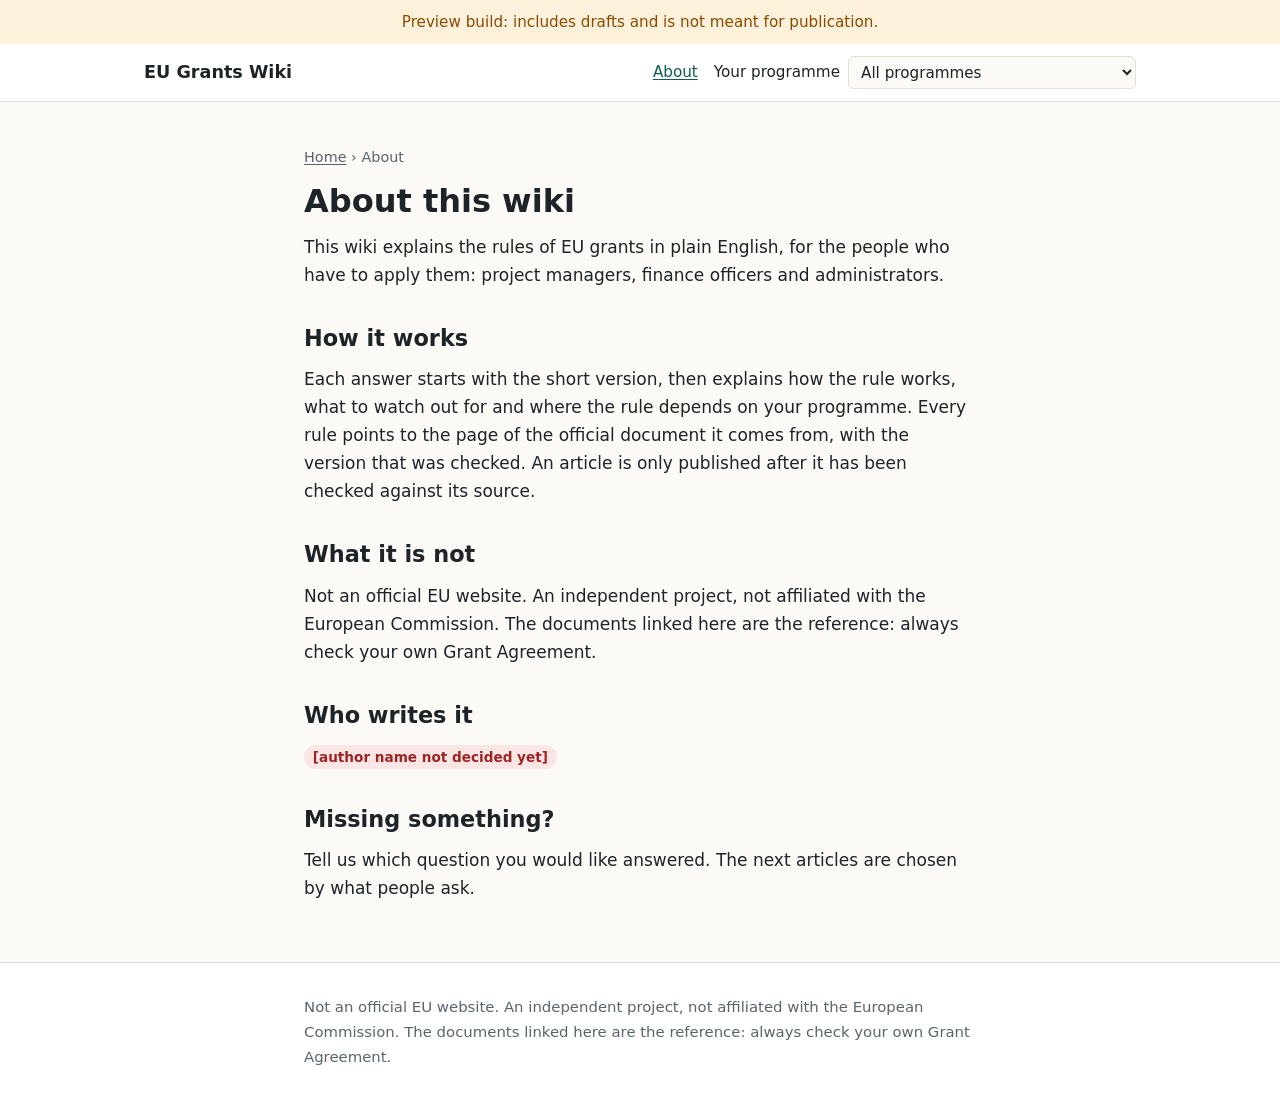
==== about/index.html @ 34e5ebf4 "Protótipo do site (só as páginas): dois artigos em rascunho e as 9 caixas Co-Authored-By: Claude Son" ====
<!doctype html>
<html lang="en">
<head>
<meta charset="utf-8">
<meta name="viewport" content="width=device-width, initial-scale=1">
<title>About | EU Grants Wiki</title>
<meta name="description" content="What this wiki is, how it is checked, and what it is not.">
<meta name="robots" content="noindex, nofollow">

<link rel="stylesheet" href="../assets/style.css">

</head>
<body>
<a class="skip" href="#main">Skip to content</a>
<div class="banner preview">Preview build: includes drafts and is not meant for publication.</div>
<header class="site"><div class="wrap wide">
  <a class="brand" href="../index.html">EU Grants Wiki</a>
  <nav class="top" aria-label="Main">
    <a href="./index.html">About</a>
    <label class="picker">Your programme
      <select id="programme-select"><option value="all">All programmes</option><option value="HE">Horizon Europe (HE)</option><option value="RFCS">Research Fund for Coal and Steel (RFCS)</option><option value="DEP">Digital Europe (DEP)</option><option value="EDF">European Defence Fund (EDF)</option><option value="CEF">Connecting Europe Facility (CEF)</option><option value="LIFE">Programme for Environment and Climate Action (LIFE)</option><option value="I3">Interregional Innovation Investments (I3)</option><option value="IMREG">Information measures for the EU Cohesion policy (IMREG)</option><option value="ERDF-TA">Technical assistance at the initiative of the Commission for ERDF, CF and JT (ERDF-TA)</option><option value="INNOVFUND">Innovation Fund (INNOVFUND)</option><option value="RENEWFM">Renewable Energy Financing Mechanism (RENEWFM)</option><option value="JTM">Just Transition Mechanism (JTM)</option><option value="EMFAF">European Maritime, Fisheries and Aquaculture Fund (EMFAF)</option><option value="AGRIP">Promotion of Agricultural Products (AGRIP)</option><option value="IMCAP">Information Measures for the Common Agricultural Policy (IMCAP)</option><option value="SMP">Single Market Programme (SMP)</option><option value="BCS">Business Consumer Surveys (BCS)</option><option value="ERASMUS">Erasmus+ (ERASMUS)</option><option value="CREA">Creative Europe Programme (CREA)</option><option value="ESC">European Solidarity Corps (ESC)</option><option value="CERV">Citizens, Equality, Rights and Values Programme (CERV)</option><option value="JUST">Justice Programme (JUST)</option><option value="ESF">European Social Fund+ (ESF)</option><option value="SOCPL">Social Prerogatives and Specific Competencies Lines (SOCPL)</option><option value="EU4H">EU4Health Programme (EU4H)</option><option value="AMIF">Asylum, Migration and Integration Fund (AMIF)</option><option value="ISF">Internal Security Fund (ISF)</option><option value="BMVI">Border Management and Visa Instrument (BMVI)</option><option value="EUAF">EU Anti-fraud Programme (EUAF)</option><option value="CUST">Customs Programme (CUST)</option><option value="FISC">Fiscalis Programme (FISC)</option><option value="CCEI">Customs Control Equipment Instrument (CCEI)</option><option value="PERI">Programme for the Protection of the Euro against Counterfeiting (PERI)</option><option value="TSI">Technical Support Instrument (TSI)</option><option value="UCPM">Union Civil Protection Mechanism (UCPM)</option><option value="HUMA">Humanitarian Aid (HUMA)</option><option value="RELEX">External Action programmes (NDICI-GE, IPAIII, INSC, DOAG, UF) (RELEX)</option></select>
    </label>
  </nav>
</div></header>
<main id="main"><div class="wrap">
<p class="crumbs"><a href="../index.html">Home</a> › About</p>
<h1>About this wiki</h1>
<p>This wiki explains the rules of EU grants in plain English, for the people who have to apply them:
project managers, finance officers and administrators.</p>
<h2>How it works</h2>
<p>Each answer starts with the short version, then explains how the rule works, what to watch out for
and where the rule depends on your programme. Every rule points to the page of the official document
it comes from, with the version that was checked. An article is only published after it has been
checked against its source.</p>
<h2>What it is not</h2>
<p>Not an official EU website. An independent project, not affiliated with the European Commission. The documents linked here are the reference: always check your own Grant Agreement.</p>
<h2>Who writes it</h2><p><span class="chip draft">[author name not decided yet]</span></p>
<h2>Missing something?</h2>
<p>Tell us which question you would like answered. The next articles are chosen by what people ask.</p>
</div></main>
<footer class="site"><div class="wrap">
  
  <p>Not an official EU website. An independent project, not affiliated with the European Commission. The documents linked here are the reference: always check your own Grant Agreement.</p>
</div></footer>
<script src="../assets/filter.js" defer></script>
</body>
</html>
---- assets/style.css ----
/* EU Grants Wiki: folha de estilo única. Sem emblema nem cores da UE. */
:root {
  --bg: #fbfaf7;
  --surface: #ffffff;
  --text: #1d2327;
  --muted: #5a646c;
  --line: #e3dfd6;
  --accent: #0f5c55;
  --accent-soft: #e2f0ee;
  --warn: #8a4b00;
  --warn-soft: #fdf1dc;
  --draft: #a02323;
  --draft-soft: #fbe6e6;
  --radius: 10px;
  --measure: 44rem;
}
:root:not([data-theme="light"]) {
  color-scheme: light dark;
}
@media (prefers-color-scheme: dark) {
  :root:not([data-theme="light"]) {
    --bg: #14181a;
    --surface: #1c2225;
    --text: #e8ebec;
    --muted: #a3adb3;
    --line: #2f383c;
    --accent: #6fcfc4;
    --accent-soft: #1b3330;
    --warn: #f0b867;
    --warn-soft: #382a14;
    --draft: #ff9b9b;
    --draft-soft: #3a1b1b;
  }
}
* { box-sizing: border-box; }
html { -webkit-text-size-adjust: 100%; }
body {
  margin: 0;
  background: var(--bg);
  color: var(--text);
  font: 1.0625rem/1.65 system-ui, -apple-system, "Segoe UI", Roboto, "Helvetica Neue", sans-serif;
}
a { color: var(--accent); text-underline-offset: 0.15em; }
a:focus-visible, button:focus-visible, select:focus-visible {
  outline: 3px solid var(--accent);
  outline-offset: 2px;
}
.skip { position: absolute; left: -999px; top: 0; background: var(--surface); padding: .5rem 1rem; }
.skip:focus { left: 1rem; top: 1rem; z-index: 10; }
.wrap { max-width: var(--measure); margin: 0 auto; padding: 0 1rem; }
.wide { max-width: 64rem; }

header.site { border-bottom: 1px solid var(--line); background: var(--surface); }
header.site .wrap { display: flex; flex-wrap: wrap; gap: .75rem 1.5rem; align-items: center; justify-content: space-between; padding-top: .75rem; padding-bottom: .75rem; }
.brand { font-weight: 700; text-decoration: none; color: var(--text); font-size: 1.1rem; }
nav.top { display: flex; gap: 1rem; align-items: center; flex-wrap: wrap; font-size: .95rem; }
.picker { display: flex; align-items: center; gap: .5rem; font-size: .95rem; }
.picker select { font: inherit; padding: .35rem .5rem; border-radius: 6px; border: 1px solid var(--line); background: var(--bg); color: var(--text); }

.banner { padding: .6rem 1rem; text-align: center; font-size: .95rem; }
.banner.draft { background: var(--draft-soft); color: var(--draft); font-weight: 600; }
.banner.preview { background: var(--warn-soft); color: var(--warn); }

main { padding: 2rem 0 3rem; }
h1 { font-size: 2rem; line-height: 1.2; margin: .25rem 0 .75rem; }
h2 { font-size: 1.4rem; line-height: 1.3; margin: 2.2rem 0 .5rem; }
h3 { font-size: 1.1rem; margin: 1.5rem 0 .25rem; }
p, ul, ol { margin: .75rem 0; }
li { margin: .25rem 0; }
.crumbs { font-size: .9rem; color: var(--muted); }
.crumbs a { color: var(--muted); }
.meta-row { display: flex; flex-wrap: wrap; gap: .5rem 1rem; color: var(--muted); font-size: .9rem; margin: .5rem 0 1.25rem; }
.chip { display: inline-block; padding: .05rem .55rem; border-radius: 999px; background: var(--accent-soft); color: var(--accent); font-size: .85rem; font-weight: 600; }
.chip.draft { background: var(--draft-soft); color: var(--draft); }

.definition, .example, .datasheet, .callout, .only {
  border-radius: var(--radius);
  padding: .9rem 1.1rem;
  margin: 1.25rem 0;
}
.definition { background: var(--accent-soft); border-left: 5px solid var(--accent); font-size: 1.1rem; }
.example { background: var(--surface); border: 1px solid var(--line); border-left: 5px solid var(--accent); }
.datasheet { background: var(--warn-soft); border-left: 5px solid var(--warn); }
.callout { background: var(--warn-soft); border-left: 5px solid var(--warn); }
.only { background: var(--surface); border: 1px dashed var(--line); }
.label, .only-label { margin: 0 0 .25rem; font-size: .8rem; font-weight: 700; letter-spacing: .06em; text-transform: uppercase; color: var(--muted); }
.definition p:last-child, .example p:last-child, .datasheet p:last-child, .callout p:last-child, .only p:last-child { margin-bottom: 0; }
blockquote { margin: 1rem 0; padding: .1rem 1rem; border-left: 3px solid var(--line); color: var(--text); background: var(--surface); }
blockquote p { margin: .5rem 0; }
blockquote .cite { font-size: .88rem; color: var(--muted); margin-top: -.25rem; }
img, svg { max-width: 100%; height: auto; }
figure { margin: 1.25rem 0; }
figcaption { font-size: .9rem; color: var(--muted); }
.table-wrap { overflow-x: auto; margin: 1rem 0; }
table { border-collapse: collapse; width: 100%; font-size: .95rem; }
th, td { border: 1px solid var(--line); padding: .45rem .6rem; text-align: left; vertical-align: top; }
th { background: var(--surface); }
code { background: var(--surface); border: 1px solid var(--line); border-radius: 4px; padding: 0 .3rem; font-size: .92em; }

.hero { padding: 2.5rem 0 1rem; }
.hero p.lead { font-size: 1.2rem; color: var(--muted); max-width: 40rem; }
.grid { display: grid; gap: 1rem; grid-template-columns: repeat(auto-fill, minmax(15rem, 1fr)); margin: 1.5rem 0; padding: 0; list-style: none; }
.card { display: block; height: 100%; background: var(--surface); border: 1px solid var(--line); border-radius: var(--radius); padding: 1rem 1.1rem; text-decoration: none; color: var(--text); }
.card:hover { border-color: var(--accent); }
.card svg { width: 1.9rem; height: 1.9rem; stroke: var(--accent); fill: none; stroke-width: 1.7; stroke-linecap: round; stroke-linejoin: round; }
.card h2, .card h3 { margin: .5rem 0 .25rem; font-size: 1.05rem; }
.card p { margin: 0; color: var(--muted); font-size: .92rem; }
.card.soon { opacity: .75; }
.soon-tag { font-size: .75rem; font-weight: 700; text-transform: uppercase; letter-spacing: .05em; color: var(--muted); }

.hidden-by-filter { display: none !important; }
.filter-note { font-size: .9rem; color: var(--muted); }

.sources { font-size: .92rem; color: var(--muted); border-top: 1px solid var(--line); margin-top: 2rem; padding-top: 1rem; }
footer.site { border-top: 1px solid var(--line); background: var(--surface); padding: 1.5rem 0 2rem; font-size: .93rem; color: var(--muted); }
footer.site .ask { font-size: 1rem; color: var(--text); }
footer.site p { margin: .5rem 0; }
.coffee { display: inline-block; margin-left: .25rem; padding: .25rem .75rem; border-radius: 999px; border: 1px solid var(--accent); text-decoration: none; font-weight: 600; }

@media (max-width: 40rem) {
  h1 { font-size: 1.65rem; }
  body { font-size: 1rem; }
}
@media print {
  header.site, footer.site .ask, .picker, .banner { display: none; }
  body { background: #fff; color: #000; }
}

/* ---- componentes dos artigos (ícones, passos, cartões, exemplos) ---- */
.ico { width: 1.15em; height: 1.15em; flex: none; stroke: currentColor; fill: none; stroke-width: 1.9;
       stroke-linecap: round; stroke-linejoin: round; vertical-align: -0.2em; }
h2 { display: flex; align-items: center; gap: .65rem; }
.h-ico { width: 1.1em; height: 1.1em; padding: .38em; box-sizing: content-box; border-radius: .6em;
         background: var(--accent-soft); color: var(--accent); }
.label .ico, .only-label .ico { margin-right: .4rem; vertical-align: -0.25em; }
.label, .only-label { display: flex; align-items: center; }

.pg { display: inline-block; padding: 0 .45rem; border-radius: 999px; background: var(--accent-soft);
      color: var(--accent); font-size: .78rem; font-weight: 600; white-space: nowrap; vertical-align: .08em; margin: 0 .1rem; }

.answer { margin: 1rem 0; padding: 1rem 1.2rem; font-size: 1.12rem; line-height: 1.6;
          background: var(--surface); border: 2px solid var(--accent); border-radius: var(--radius); }
.answer p { margin: .5rem 0; }
.answer p:first-child { margin-top: 0; } .answer p:last-child { margin-bottom: 0; }

.steps ol { list-style: none; counter-reset: step; padding: 0; margin: 1rem 0; }
.steps li { counter-increment: step; position: relative; margin: .6rem 0; padding: .75rem .9rem .75rem 3.3rem;
            background: var(--surface); border: 1px solid var(--line); border-radius: var(--radius); }
.steps li::before { content: counter(step); position: absolute; left: .85rem; top: .7rem; width: 1.85rem; height: 1.85rem;
                    display: grid; place-items: center; border-radius: 50%; background: var(--accent); color: var(--bg);
                    font-weight: 700; font-size: .95rem; }

.callout, .note { display: flex; gap: .8rem; align-items: flex-start; }
.callout > div, .note > div { min-width: 0; }
.callout > div > :first-child, .note > div > :first-child { margin-top: 0; }
.callout > div > :last-child, .note > div > :last-child { margin-bottom: 0; }
.lead-ico { width: 1.5em; height: 1.5em; margin-top: .15rem; }
.callout .lead-ico { color: var(--warn); }
.note { background: var(--surface); border: 1px solid var(--line); border-left: 5px solid var(--accent);
        border-radius: var(--radius); padding: .9rem 1.1rem; margin: 1.25rem 0; }
.note .lead-ico { color: var(--accent); }

.example { padding: 0; overflow: hidden; }
.example > .label { padding: .55rem 1.1rem; margin: 0; background: var(--accent-soft); color: var(--accent); }
.example > :not(.label) { margin-left: 1.1rem; margin-right: 1.1rem; }
.example > .example-title { margin-top: .8rem; margin-bottom: .2rem; font-weight: 700; }
.example > p, .example > ul { margin-top: .5rem; }
.example > *:last-child { margin-bottom: 1rem; }
.example .table-wrap { margin-top: .6rem; }
.calc th { background: var(--accent-soft); color: var(--text); }
.calc td:nth-child(2) { font-family: ui-monospace, SFMono-Regular, Menlo, Consolas, monospace; font-size: .88rem; }
.calc td:last-child { white-space: nowrap; }
.example table tr:last-child td { background: color-mix(in srgb, var(--accent-soft) 55%, transparent); }

blockquote { background: var(--surface); border: 1px solid var(--line); border-left: 5px solid var(--accent);
             border-radius: 0 var(--radius) var(--radius) 0; padding: .7rem 1rem; margin: 1rem 0; }
blockquote p { margin: .3rem 0; }
blockquote .cite { display: flex; align-items: center; gap: .45rem; margin-top: .45rem; font-size: .86rem;
                   font-weight: 600; color: var(--accent); }
blockquote .cite .ico { width: 1.05em; height: 1.05em; }

figure { margin: 1.5rem 0; }
svg.diagram { display: block; width: 100%; height: auto; max-width: 46rem; margin: 0 auto; }
.diagram .box { fill: var(--surface); stroke: var(--accent); stroke-width: 2; }
.diagram .box.hl { fill: var(--accent-soft); }
.diagram text { fill: var(--text); font: 600 16px system-ui, -apple-system, "Segoe UI", Roboto, sans-serif; text-anchor: middle; }
.diagram text.sub { font-weight: 400; font-size: 13px; fill: var(--muted); }
.diagram text.op { fill: var(--accent); font-size: 30px; font-weight: 700; }
.diagram .line { stroke: var(--accent); stroke-width: 2; fill: none; stroke-linecap: round; stroke-linejoin: round; }
.diagram .dash { stroke: var(--muted); stroke-width: 2; stroke-dasharray: 6 6; }
figcaption { text-align: center; }

.sources h2 { font-size: 1.05rem; margin-top: 0; }
.sources .h-ico { font-size: .9rem; }
h3 { margin-top: 1.75rem; }
.picker { max-width: 100%; }
.picker select { max-width: min(18rem, 60vw); text-overflow: ellipsis; }
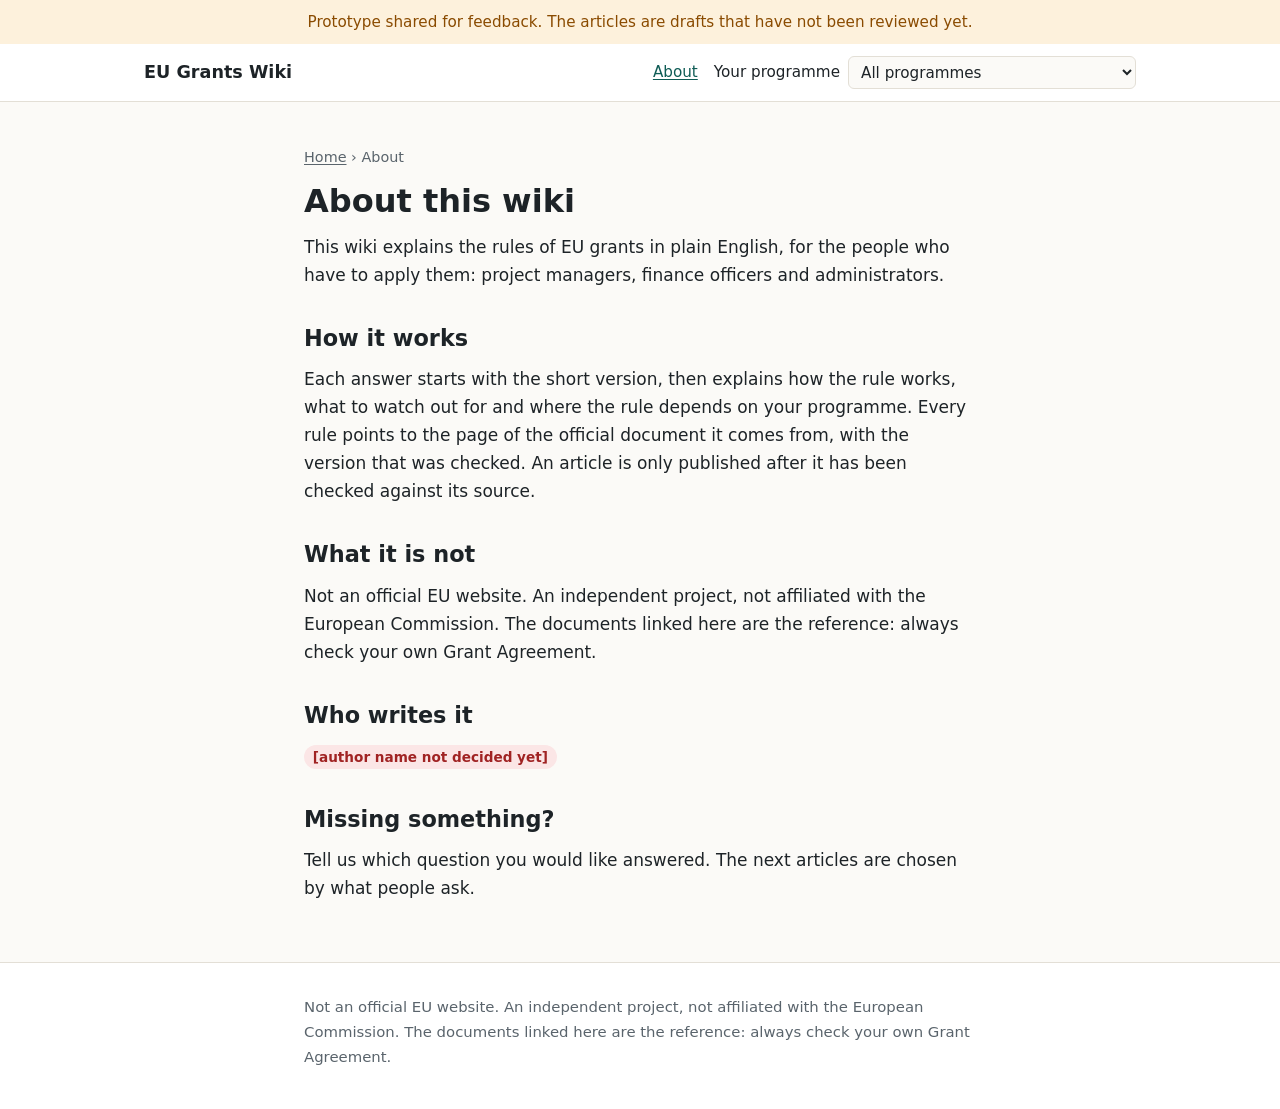
==== commit 0ee2e489: "Preparar para o GitHub Pages: avisos do protótipo, .nojekyll e ligação no README Co-Authored-By: Cla" ====
--- a/about/index.html
+++ b/about/index.html
@@ -12,7 +12,7 @@
 </head>
 <body>
 <a class="skip" href="#main">Skip to content</a>
-<div class="banner preview">Preview build: includes drafts and is not meant for publication.</div>
+<div class="banner preview">Prototype shared for feedback. The articles are drafts that have not been reviewed yet.</div>
 <header class="site"><div class="wrap wide">
   <a class="brand" href="../index.html">EU Grants Wiki</a>
   <nav class="top" aria-label="Main">
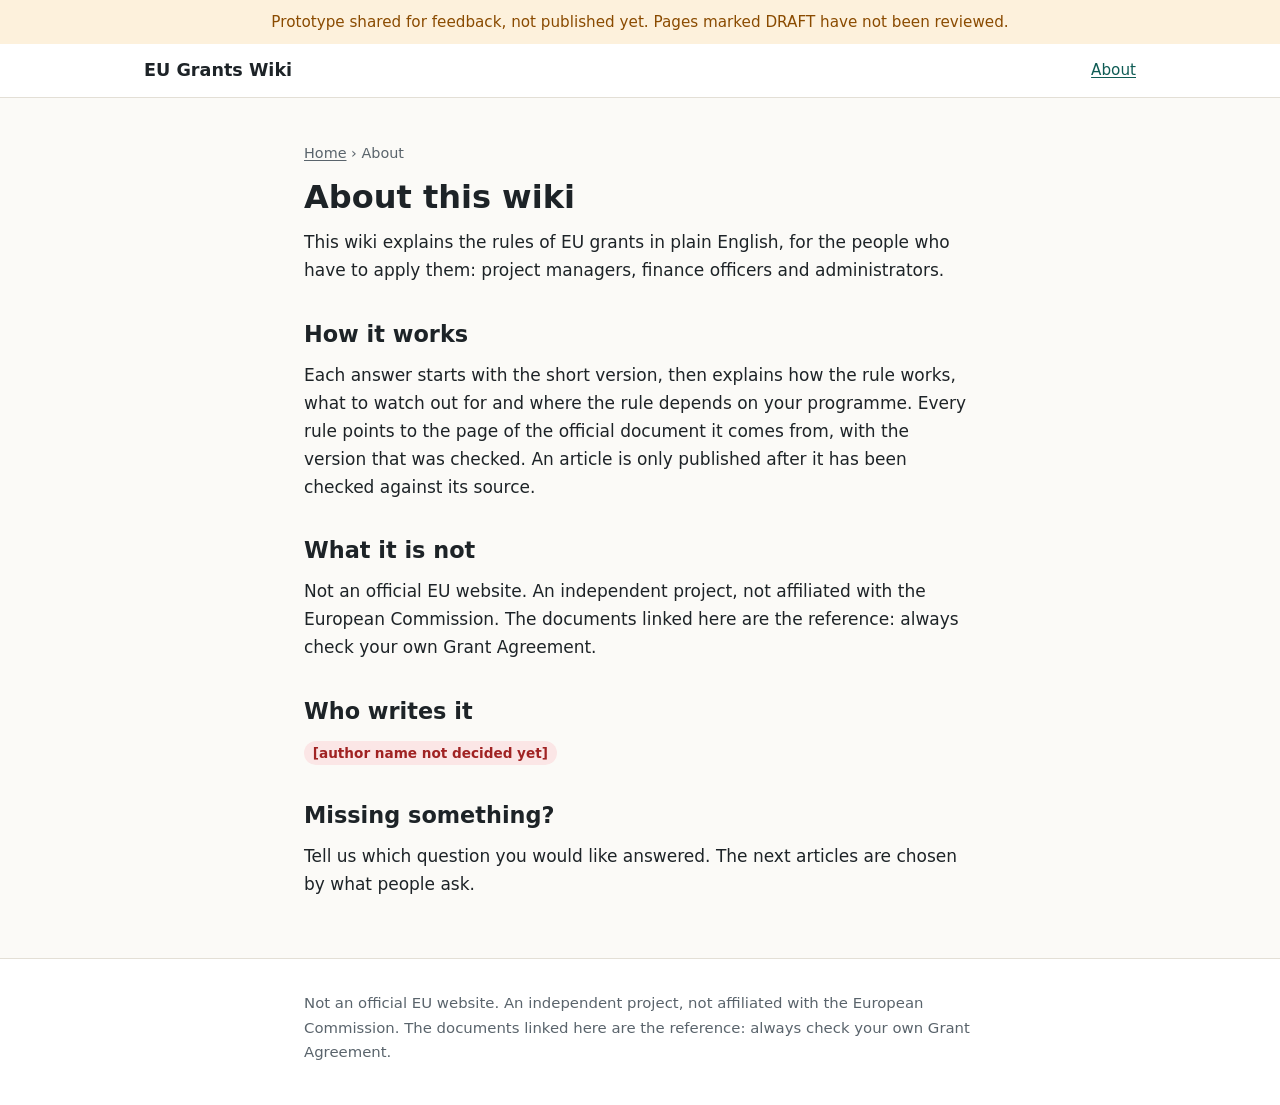
==== commit 4a08786d: "Artigos daily-rate e max-day-equivalents revistos; sem seletor de programa" ====
--- a/about/index.html
+++ b/about/index.html
@@ -12,14 +12,11 @@
 </head>
 <body>
 <a class="skip" href="#main">Skip to content</a>
-<div class="banner preview">Prototype shared for feedback. The articles are drafts that have not been reviewed yet.</div>
+<div class="banner preview">Prototype shared for feedback, not published yet. Pages marked DRAFT have not been reviewed.</div>
 <header class="site"><div class="wrap wide">
   <a class="brand" href="../index.html">EU Grants Wiki</a>
   <nav class="top" aria-label="Main">
     <a href="./index.html">About</a>
-    <label class="picker">Your programme
-      <select id="programme-select"><option value="all">All programmes</option><option value="HE">Horizon Europe (HE)</option><option value="RFCS">Research Fund for Coal and Steel (RFCS)</option><option value="DEP">Digital Europe (DEP)</option><option value="EDF">European Defence Fund (EDF)</option><option value="CEF">Connecting Europe Facility (CEF)</option><option value="LIFE">Programme for Environment and Climate Action (LIFE)</option><option value="I3">Interregional Innovation Investments (I3)</option><option value="IMREG">Information measures for the EU Cohesion policy (IMREG)</option><option value="ERDF-TA">Technical assistance at the initiative of the Commission for ERDF, CF and JT (ERDF-TA)</option><option value="INNOVFUND">Innovation Fund (INNOVFUND)</option><option value="RENEWFM">Renewable Energy Financing Mechanism (RENEWFM)</option><option value="JTM">Just Transition Mechanism (JTM)</option><option value="EMFAF">European Maritime, Fisheries and Aquaculture Fund (EMFAF)</option><option value="AGRIP">Promotion of Agricultural Products (AGRIP)</option><option value="IMCAP">Information Measures for the Common Agricultural Policy (IMCAP)</option><option value="SMP">Single Market Programme (SMP)</option><option value="BCS">Business Consumer Surveys (BCS)</option><option value="ERASMUS">Erasmus+ (ERASMUS)</option><option value="CREA">Creative Europe Programme (CREA)</option><option value="ESC">European Solidarity Corps (ESC)</option><option value="CERV">Citizens, Equality, Rights and Values Programme (CERV)</option><option value="JUST">Justice Programme (JUST)</option><option value="ESF">European Social Fund+ (ESF)</option><option value="SOCPL">Social Prerogatives and Specific Competencies Lines (SOCPL)</option><option value="EU4H">EU4Health Programme (EU4H)</option><option value="AMIF">Asylum, Migration and Integration Fund (AMIF)</option><option value="ISF">Internal Security Fund (ISF)</option><option value="BMVI">Border Management and Visa Instrument (BMVI)</option><option value="EUAF">EU Anti-fraud Programme (EUAF)</option><option value="CUST">Customs Programme (CUST)</option><option value="FISC">Fiscalis Programme (FISC)</option><option value="CCEI">Customs Control Equipment Instrument (CCEI)</option><option value="PERI">Programme for the Protection of the Euro against Counterfeiting (PERI)</option><option value="TSI">Technical Support Instrument (TSI)</option><option value="UCPM">Union Civil Protection Mechanism (UCPM)</option><option value="HUMA">Humanitarian Aid (HUMA)</option><option value="RELEX">External Action programmes (NDICI-GE, IPAIII, INSC, DOAG, UF) (RELEX)</option></select>
-    </label>
   </nav>
 </div></header>
 <main id="main"><div class="wrap">
@@ -42,6 +39,5 @@
   
   <p>Not an official EU website. An independent project, not affiliated with the European Commission. The documents linked here are the reference: always check your own Grant Agreement.</p>
 </div></footer>
-<script src="../assets/filter.js" defer></script>
 </body>
 </html>
--- a/assets/style.css
+++ b/assets/style.css
@@ -54,8 +54,6 @@
 header.site .wrap { display: flex; flex-wrap: wrap; gap: .75rem 1.5rem; align-items: center; justify-content: space-between; padding-top: .75rem; padding-bottom: .75rem; }
 .brand { font-weight: 700; text-decoration: none; color: var(--text); font-size: 1.1rem; }
 nav.top { display: flex; gap: 1rem; align-items: center; flex-wrap: wrap; font-size: .95rem; }
-.picker { display: flex; align-items: center; gap: .5rem; font-size: .95rem; }
-.picker select { font: inherit; padding: .35rem .5rem; border-radius: 6px; border: 1px solid var(--line); background: var(--bg); color: var(--text); }
 
 .banner { padding: .6rem 1rem; text-align: center; font-size: .95rem; }
 .banner.draft { background: var(--draft-soft); color: var(--draft); font-weight: 600; }
@@ -108,8 +106,6 @@
 .card.soon { opacity: .75; }
 .soon-tag { font-size: .75rem; font-weight: 700; text-transform: uppercase; letter-spacing: .05em; color: var(--muted); }
 
-.hidden-by-filter { display: none !important; }
-.filter-note { font-size: .9rem; color: var(--muted); }
 
 .sources { font-size: .92rem; color: var(--muted); border-top: 1px solid var(--line); margin-top: 2rem; padding-top: 1rem; }
 footer.site { border-top: 1px solid var(--line); background: var(--surface); padding: 1.5rem 0 2rem; font-size: .93rem; color: var(--muted); }
@@ -122,7 +118,7 @@
   body { font-size: 1rem; }
 }
 @media print {
-  header.site, footer.site .ask, .picker, .banner { display: none; }
+  header.site, footer.site .ask, .banner { display: none; }
   body { background: #fff; color: #000; }
 }
 
@@ -193,5 +189,3 @@
 .sources h2 { font-size: 1.05rem; margin-top: 0; }
 .sources .h-ico { font-size: .9rem; }
 h3 { margin-top: 1.75rem; }
-.picker { max-width: 100%; }
-.picker select { max-width: min(18rem, 60vw); text-overflow: ellipsis; }
